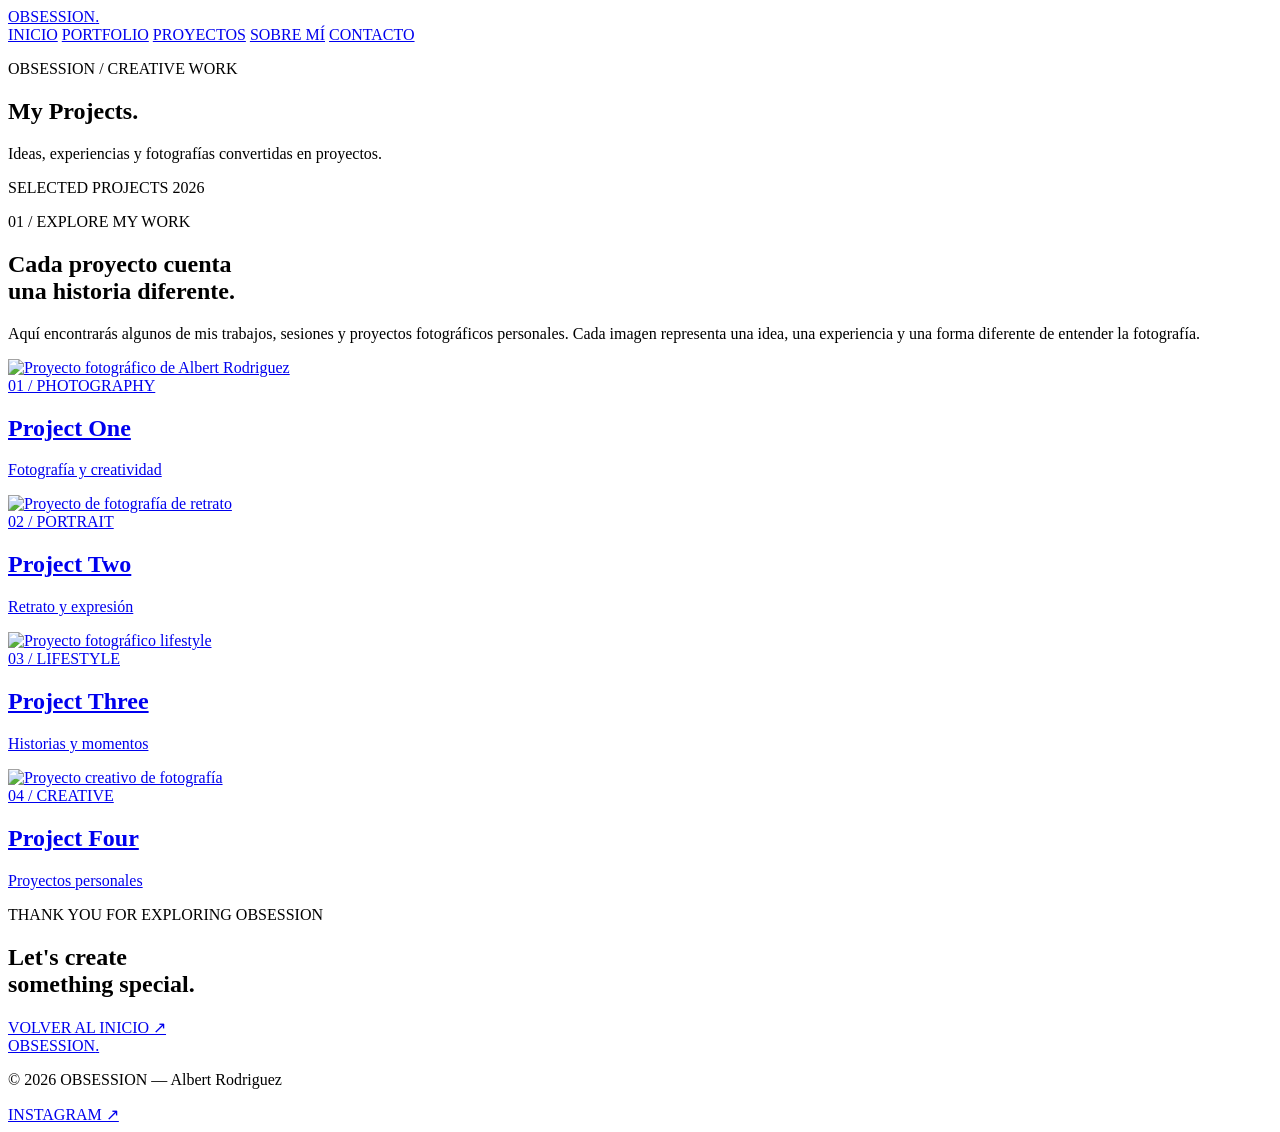
==== proyectos.html @ 6dc1cfe6 "Create proyectos.html" ====
<!DOCTYPE html>
<html lang="es">

<head>
    <meta charset="UTF-8">
    <meta name="viewport" content="width=device-width, initial-scale=1.0">

    <meta name="description" content="Proyectos fotográficos de OBSESSION by Albert Rodriguez. Fotografía, creatividad e historias visuales.">

    <title>Proyectos | OBSESSION Photography</title>

    <!-- TIPOGRAFÍAS -->
    <link rel="preconnect" href="https://fonts.googleapis.com">
    <link rel="preconnect" href="https://fonts.gstatic.com" crossorigin>

    <link href="https://fonts.googleapis.com/css2?family=DM+Sans:wght@400;500;600;700&family=Playfair+Display:wght@400;500;600&display=swap" rel="stylesheet">

    <!-- CSS -->
    <link rel="stylesheet" href="proyectos.css">

</head>

<body>


    <!-- =================================
         NAVEGACIÓN
    ================================== -->

    <header class="header">

        <a href="index.html" class="logo">
            OBSESSION<span>.</span>
        </a>

        <nav>

            <a href="index.html">INICIO</a>

            <a href="index.html#portfolio">PORTFOLIO</a>

            <a href="proyectos.html" class="active">PROYECTOS</a>

            <a href="index.html#about">SOBRE MÍ</a>

            <a href="index.html#contact">CONTACTO</a>

        </nav>

    </header>



    <!-- =================================
         PORTADA
    ================================== -->

    <main>

        <section class="projects-hero">

            <div class="projects-overlay"></div>

            <div class="projects-title">

                <p>OBSESSION / CREATIVE WORK</p>

                <h1>
                    My <span>Projects.</span>
                </h1>

                <p class="subtitle">

                    Ideas, experiencias y fotografías
                    convertidas en proyectos.

                </p>

            </div>

            <div class="hero-footer">

                <span>SELECTED PROJECTS</span>

                <span>2026</span>

            </div>

        </section>



        <!-- =================================
             INTRODUCCIÓN
        ================================== -->

        <section class="projects-intro">

            <p class="section-label">
                01 / EXPLORE MY WORK
            </p>

            <h2>

                Cada proyecto cuenta<br>
                <span>una historia diferente.</span>

            </h2>

            <p>

                Aquí encontrarás algunos de mis trabajos,
                sesiones y proyectos fotográficos personales.

                Cada imagen representa una idea,
                una experiencia y una forma diferente
                de entender la fotografía.

            </p>

        </section>



        <!-- =================================
             GALERÍA DE PROYECTOS
        ================================== -->

        <section class="projects-grid">


            <!-- PROYECTO 1 -->

            <a href="#" class="project-card">

                <div class="project-image">

                    <img src="images/proyecto-01.jpg"
                         alt="Proyecto fotográfico de Albert Rodriguez"
                         loading="lazy">

                </div>

                <div class="project-info">

                    <span>01 / PHOTOGRAPHY</span>

                    <h2>Project One</h2>

                    <p>Fotografía y creatividad</p>

                </div>

            </a>



            <!-- PROYECTO 2 -->

            <a href="#" class="project-card">

                <div class="project-image">

                    <img src="images/proyecto-02.jpg"
                         alt="Proyecto de fotografía de retrato"
                         loading="lazy">

                </div>

                <div class="project-info">

                    <span>02 / PORTRAIT</span>

                    <h2>Project Two</h2>

                    <p>Retrato y expresión</p>

                </div>

            </a>



            <!-- PROYECTO 3 -->

            <a href="#" class="project-card">

                <div class="project-image">

                    <img src="images/proyecto-03.jpg"
                         alt="Proyecto fotográfico lifestyle"
                         loading="lazy">

                </div>

                <div class="project-info">

                    <span>03 / LIFESTYLE</span>

                    <h2>Project Three</h2>

                    <p>Historias y momentos</p>

                </div>

            </a>



            <!-- PROYECTO 4 -->

            <a href="#" class="project-card">

                <div class="project-image">

                    <img src="images/proyecto-04.jpg"
                         alt="Proyecto creativo de fotografía"
                         loading="lazy">

                </div>

                <div class="project-info">

                    <span>04 / CREATIVE</span>

                    <h2>Project Four</h2>

                    <p>Proyectos personales</p>

                </div>

            </a>


        </section>



        <!-- =================================
             VOLVER A INICIO
        ================================== -->

        <section class="back-home">

            <p>
                THANK YOU FOR EXPLORING OBSESSION
            </p>

            <h2>

                Let's create<br>
                <span>something special.</span>

            </h2>

            <a href="index.html">
                VOLVER AL INICIO ↗
            </a>

        </section>


    </main>



    <!-- =================================
         FOOTER
    ================================== -->

    <footer class="footer">

        <a href="index.html" class="logo">
            OBSESSION<span>.</span>
        </a>

        <p>
            © 2026 OBSESSION — Albert Rodriguez
        </p>

        <a href="https://www.instagram.com/"
           target="_blank"
           rel="noopener noreferrer">

            INSTAGRAM ↗

        </a>

    </footer>


</body>

</html>
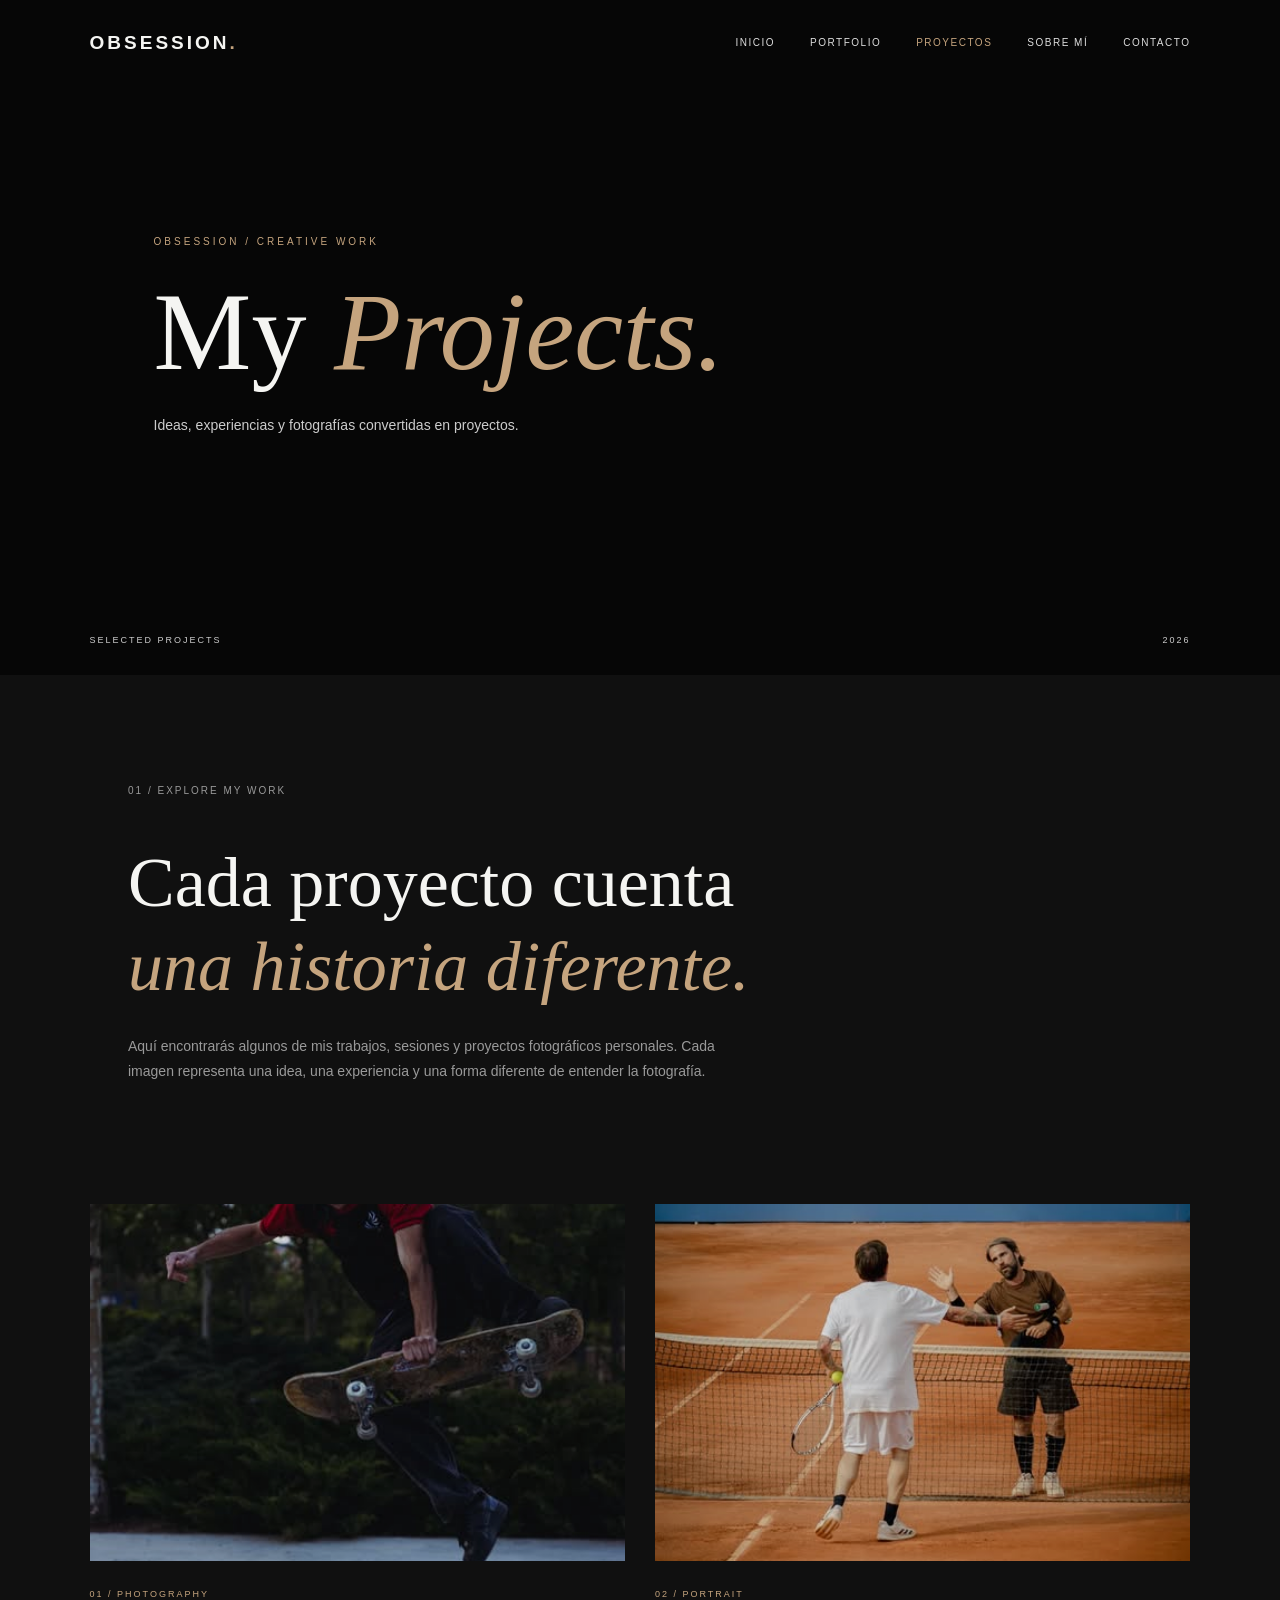
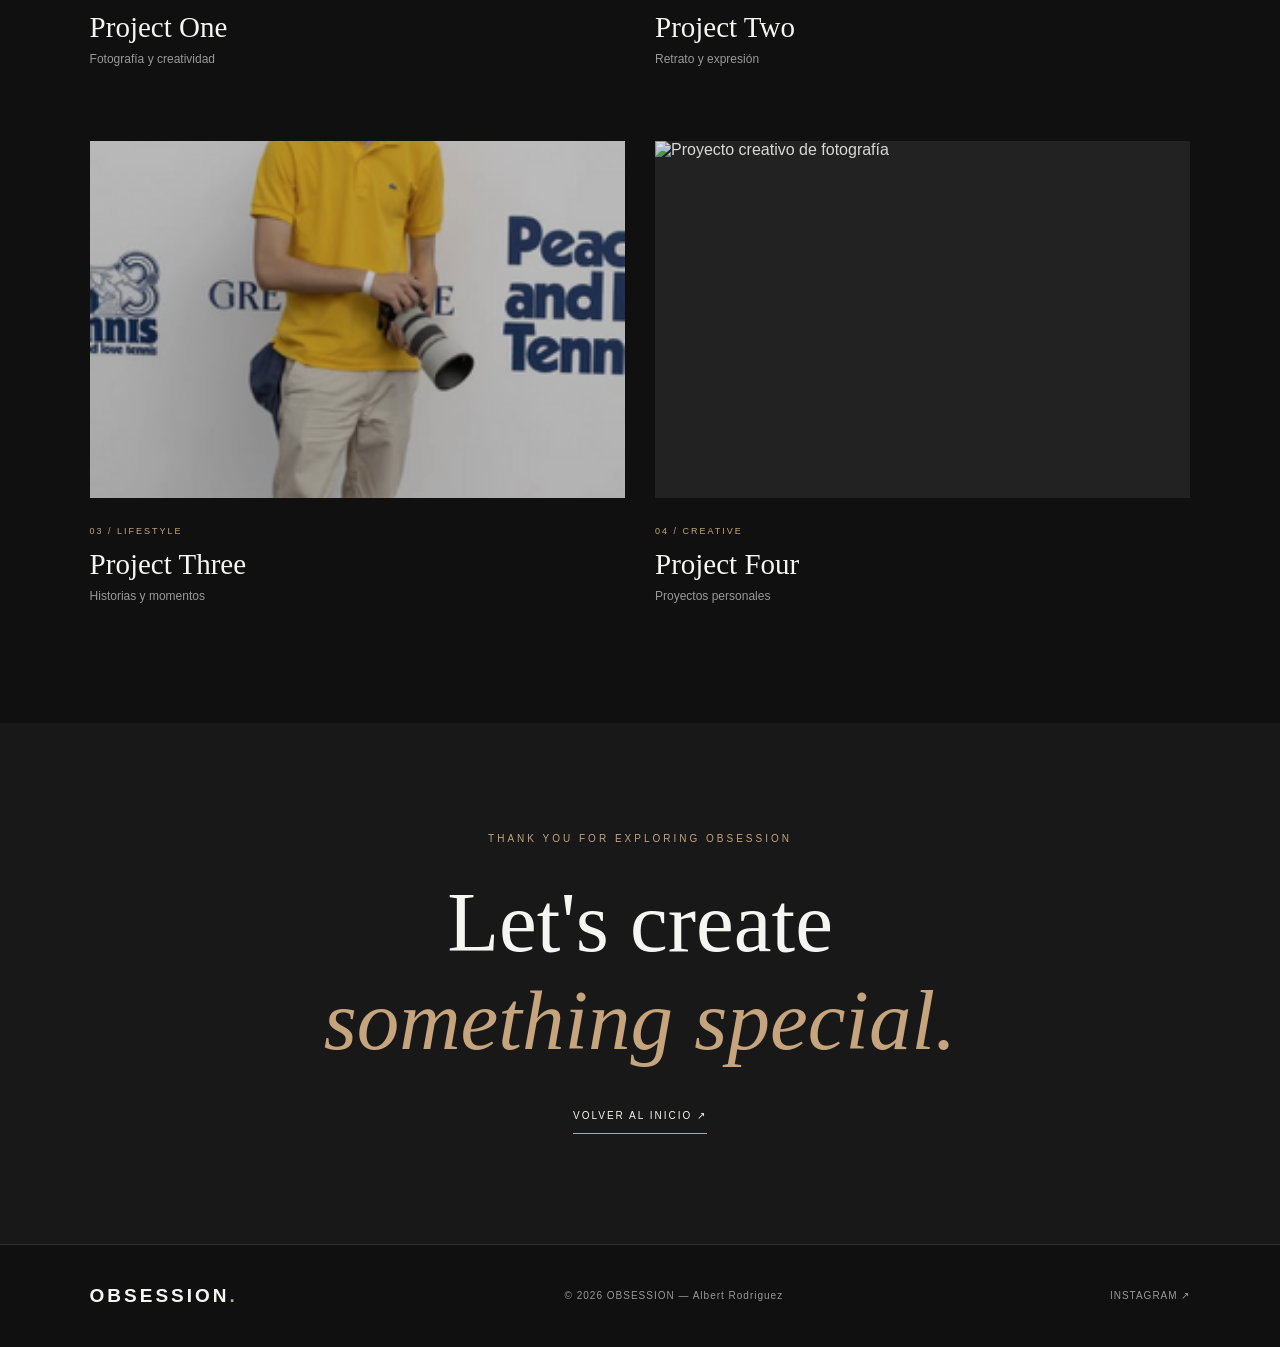
==== commit 7e9d97da: "Change project image from JPG to PNG format" ====
--- a/proyectos.html
+++ b/proyectos.html
@@ -188,7 +188,7 @@
 
                 <div class="project-image">
 
-                    <img src="images/proyecto-03.jpg"
+                    <img src="images/proyecto-03.png"
                          alt="Proyecto fotográfico lifestyle"
                          loading="lazy">
 
--- a/proyectos.css
+++ b/proyectos.css
@@ -0,0 +1,494 @@
+
+/* =================================
+   OBSESSION
+   PHOTOGRAPHY & VISUAL STORIES
+   PROYECTOS
+================================= */
+
+:root {
+    --background: #101010;
+    --surface: #181818;
+    --white: #f5f5f2;
+    --gray: #999999;
+    --accent: #c5a47e;
+    --font-main: 'DM Sans', sans-serif;
+    --font-title: 'Playfair Display', serif;
+}
+
+
+/* =================================
+   ESTILOS GENERALES
+================================= */
+
+* {
+    margin: 0;
+    padding: 0;
+    box-sizing: border-box;
+    scroll-behavior: smooth;
+}
+
+body {
+    background: var(--background);
+    color: var(--white);
+    font-family: var(--font-main);
+    overflow-x: hidden;
+}
+
+a {
+    text-decoration: none;
+    color: inherit;
+}
+
+
+/* =================================
+   HEADER / NAVEGACIÓN
+================================= */
+
+.header {
+    height: 85px;
+    padding: 0 7%;
+    display: flex;
+    justify-content: space-between;
+    align-items: center;
+    position: absolute;
+    top: 0;
+    left: 0;
+    width: 100%;
+    z-index: 10;
+    background: transparent;
+}
+
+.logo {
+    font-size: 19px;
+    font-weight: 600;
+    letter-spacing: 3px;
+}
+
+.logo span {
+    color: var(--accent);
+}
+
+.header nav {
+    display: flex;
+    align-items: center;
+    gap: 35px;
+}
+
+.header nav a {
+    font-size: 10px;
+    letter-spacing: 1.5px;
+    color: #dddddd;
+    text-transform: uppercase;
+    transition: color 0.3s;
+}
+
+.header nav a:hover,
+.header nav a.active {
+    color: var(--accent);
+}
+
+
+/* =================================
+   HERO / PORTADA
+================================= */
+
+.projects-hero {
+    height: 75vh;
+    min-height: 550px;
+    position: relative;
+    display: flex;
+    align-items: center;
+    padding: 0 12%;
+
+    background:
+        url("images/proyectos-hero.jpg")
+        center/cover no-repeat;
+}
+
+.projects-overlay {
+    position: absolute;
+    inset: 0;
+    background: rgba(0, 0, 0, 0.60);
+}
+
+.projects-title {
+    position: relative;
+    z-index: 1;
+    animation: appear 1.2s ease;
+}
+
+.projects-title > p:first-child {
+    color: var(--accent);
+    letter-spacing: 3px;
+    font-size: 10px;
+    margin-bottom: 25px;
+}
+
+.projects-title h1 {
+    font-family: var(--font-title);
+    font-size: clamp(65px, 9vw, 110px);
+    font-weight: 400;
+    line-height: 1.1;
+}
+
+.projects-title h1 span {
+    color: var(--accent);
+    font-style: italic;
+}
+
+.subtitle {
+    color: #cccccc;
+    margin-top: 20px;
+    font-size: 14px;
+    line-height: 1.8;
+}
+
+.hero-footer {
+    position: absolute;
+    bottom: 30px;
+    left: 7%;
+    right: 7%;
+    display: flex;
+    justify-content: space-between;
+    font-size: 9px;
+    letter-spacing: 2px;
+    color: #cccccc;
+}
+
+
+/* =================================
+   INTRODUCCIÓN
+================================= */
+
+.projects-intro {
+    padding: 110px 10% 70px;
+}
+
+.section-label {
+    font-size: 10px;
+    letter-spacing: 2px;
+    color: var(--gray);
+    margin-bottom: 45px;
+}
+
+.projects-intro h2 {
+    font-family: var(--font-title);
+    font-size: clamp(38px, 6vw, 70px);
+    font-weight: 400;
+    line-height: 1.2;
+}
+
+.projects-intro h2 span {
+    color: var(--accent);
+    font-style: italic;
+}
+
+.projects-intro > p:last-child {
+    color: var(--gray);
+    margin-top: 25px;
+    font-size: 14px;
+    line-height: 1.8;
+    max-width: 600px;
+}
+
+
+
+/* =================================
+   GRID DE PROYECTOS
+================================= */
+
+.projects-grid {
+    padding: 50px 7% 120px;
+    display: grid;
+    grid-template-columns: repeat(2, minmax(0, 1fr));
+    gap: 75px 30px;
+}
+
+.project-card {
+    display: block;
+    min-width: 0;
+}
+
+.project-image {
+    width: 100%;
+    aspect-ratio: 3 / 2;
+    overflow: hidden;
+    background: #222;
+}
+
+.project-image img {
+    display: block;
+    width: 100%;
+    height: 100%;
+    object-fit: cover;
+    object-position: center;
+    filter: brightness(0.88);
+    transition: transform 0.7s ease, filter 0.5s ease;
+}
+
+.project-card:hover .project-image img {
+    transform: scale(1.04);
+    filter: brightness(1);
+}
+
+.project-info {
+    padding-top: 22px;
+}
+
+.project-info span {
+    font-size: 9px;
+    letter-spacing: 2px;
+    color: var(--accent);
+}
+
+.project-info h2 {
+    font-family: var(--font-title);
+    font-size: 29px;
+    font-weight: 400;
+    margin-top: 10px;
+    transition: color 0.3s;
+}
+
+.project-card:hover .project-info h2 {
+    color: var(--accent);
+}
+
+.project-info p {
+    color: var(--gray);
+    font-size: 12px;
+    margin-top: 8px;
+}
+
+
+/* MÓVILES */
+
+@media (max-width: 650px) {
+
+    .projects-grid {
+        grid-template-columns: 1fr;
+        padding: 30px 6% 80px;
+        gap: 45px;
+    }
+
+    .project-image {
+        aspect-ratio: 4 / 3;
+    }
+
+}
+
+
+/* =================================
+   VOLVER AL INICIO
+================================= */
+
+.back-home {
+    background: var(--surface);
+    padding: 110px 20px;
+    text-align: center;
+}
+
+.back-home > p {
+    font-size: 10px;
+    letter-spacing: 3px;
+    color: var(--accent);
+    margin-bottom: 30px;
+}
+
+.back-home h2 {
+    font-family: var(--font-title);
+    font-size: clamp(50px, 8vw, 85px);
+    font-weight: 400;
+    line-height: 1.15;
+}
+
+.back-home h2 span {
+    color: var(--accent);
+    font-style: italic;
+}
+
+.back-home > a {
+    display: inline-block;
+    margin-top: 40px;
+    padding-bottom: 12px;
+    border-bottom: 1px solid var(--accent);
+    color: var(--white);
+    font-size: 10px;
+    letter-spacing: 2px;
+    transition: color 0.3s;
+}
+
+.back-home > a:hover {
+    color: var(--accent);
+}
+
+
+/* =================================
+   FOOTER
+================================= */
+
+.footer {
+    padding: 40px 7%;
+    border-top: 1px solid #333;
+    display: flex;
+    justify-content: space-between;
+    align-items: center;
+    gap: 20px;
+}
+
+.footer p,
+.footer > a:last-child {
+    color: var(--gray);
+    font-size: 10px;
+    letter-spacing: 1px;
+    transition: color 0.3s;
+}
+
+.footer > a:last-child:hover {
+    color: var(--accent);
+}
+
+
+/* =================================
+   ANIMACIONES
+================================= */
+
+@keyframes appear {
+    from {
+        opacity: 0;
+        transform: translateY(25px);
+    }
+
+    to {
+        opacity: 1;
+        transform: translateY(0);
+    }
+}
+
+
+/* =================================
+   TABLETS
+================================= */
+
+@media (max-width: 900px) {
+
+    .projects-grid {
+        gap: 45px 20px;
+    }
+
+    .project-image img {
+        height: 350px;
+    }
+
+    .projects-intro {
+        padding: 90px 7% 60px;
+    }
+
+}
+
+
+/* =================================
+   MÓVILES
+================================= */
+
+@media (max-width: 650px) {
+
+    .header {
+        height: 75px;
+        padding: 0 6%;
+    }
+
+    .logo {
+        font-size: 15px;
+        letter-spacing: 2px;
+    }
+
+    .header nav {
+        gap: 10px;
+    }
+
+    .header nav a {
+        font-size: 8px;
+        letter-spacing: 0.5px;
+    }
+
+    .projects-hero {
+        height: 65vh;
+        min-height: 500px;
+        padding: 0 7%;
+    }
+
+    .projects-title h1 {
+        font-size: clamp(55px, 12vw, 75px);
+    }
+
+    .projects-title > p:first-child {
+        font-size: 9px;
+    }
+
+    .subtitle {
+        font-size: 13px;
+    }
+
+    .projects-intro {
+        padding: 80px 7% 50px;
+    }
+
+    .projects-intro h2 {
+        font-size: 43px;
+    }
+
+    .projects-grid {
+        grid-template-columns: 1fr;
+        padding: 20px 7% 80px;
+        gap: 45px;
+    }
+
+    .project-image img {
+        height: 420px;
+    }
+
+    .project-info h2 {
+        font-size: 26px;
+    }
+
+    .back-home {
+        padding: 85px 20px;
+    }
+
+    .back-home h2 {
+        font-size: 48px;
+    }
+
+    .hero-footer {
+        font-size: 8px;
+    }
+
+    .footer {
+        flex-direction: column;
+        text-align: center;
+        padding: 35px 6%;
+    }
+
+}
+
+
+/* =================================
+   MÓVILES PEQUEÑOS
+================================= */
+
+@media (max-width: 380px) {
+
+    .header nav {
+        gap: 7px;
+    }
+
+    .header nav a {
+        font-size: 7px;
+        letter-spacing: 0;
+    }
+
+    .project-image img {
+        height: 330px;
+    }
+
+}
